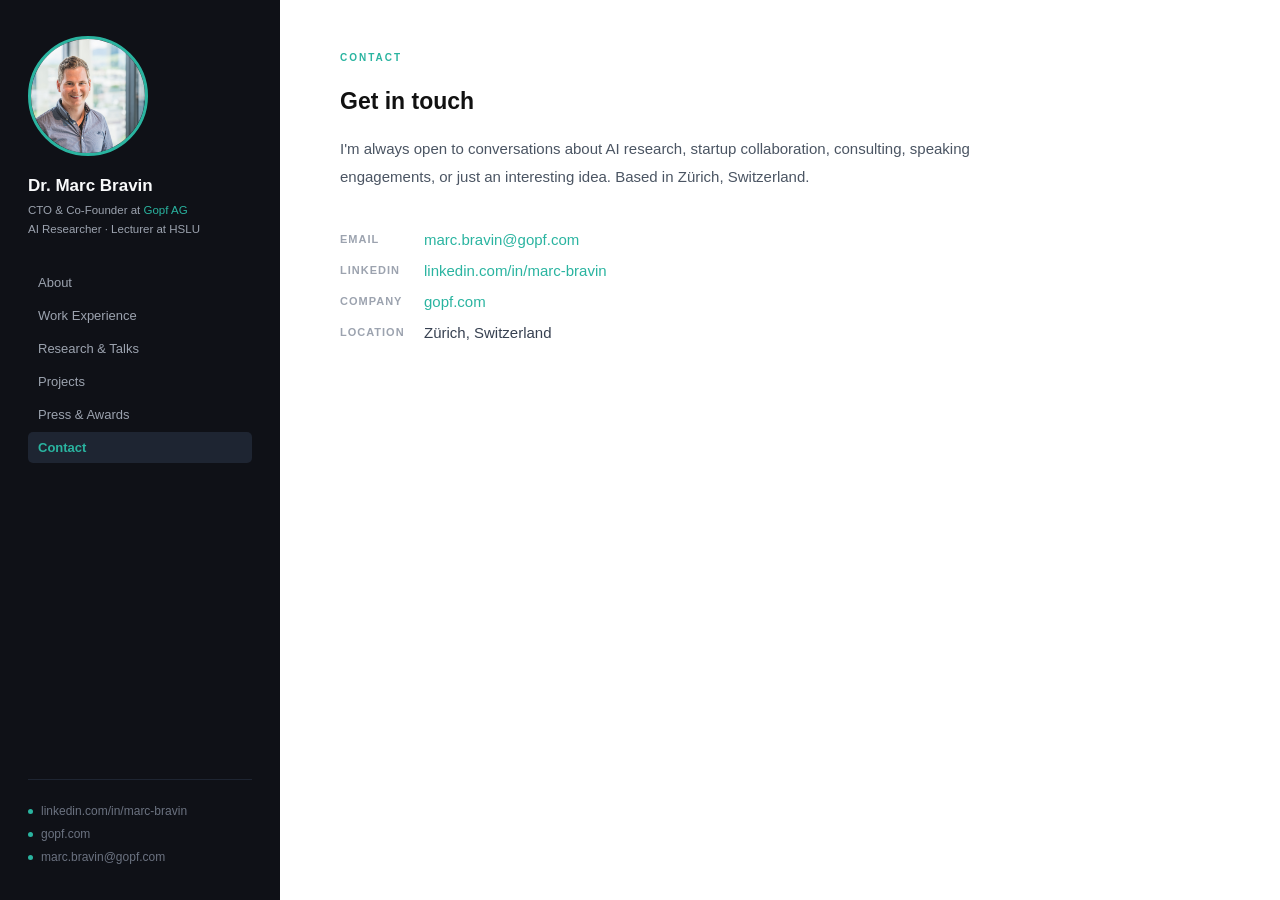
==== contact.html @ 34183b48 "feat: add contact page" ====
<!DOCTYPE html>
<html lang="en">
<head>
  <meta charset="UTF-8">
  <meta name="viewport" content="width=device-width, initial-scale=1.0">
  <title>Contact — Dr. Marc Bravin</title>
  <link rel="stylesheet" href="assets/style.css">
</head>
<body>

<aside class="sidebar">
  <div class="sidebar-photo">
    <img src="assets/foto_marc_bravin.jpeg" alt="Dr. Marc Bravin">
  </div>
  <h1>Dr. Marc Bravin</h1>
  <p class="subtitle">
    CTO &amp; Co-Founder at <span>Gopf AG</span><br>
    AI Researcher · Lecturer at HSLU
  </p>
  <nav>
    <a href="index.html">About</a>
    <a href="work.html">Work Experience</a>
    <a href="research.html">Research &amp; Talks</a>
    <a href="projects.html">Projects</a>
    <a href="press.html">Press &amp; Awards</a>
    <a href="contact.html" class="active">Contact</a>
  </nav>
  <div class="sidebar-links">
    <a href="https://www.linkedin.com/in/marc-bravin" target="_blank"><span class="dot"></span>linkedin.com/in/marc-bravin</a>
    <a href="https://gopf.com" target="_blank"><span class="dot"></span>gopf.com</a>
    <a href="mailto:marc.bravin@gopf.com"><span class="dot"></span>marc.bravin@gopf.com</a>
  </div>
</aside>

<main class="main">
  <p class="section-label">Contact</p>
  <h1 class="page-title">Get in touch</h1>

  <p class="lead" style="margin-bottom: 40px;">
    I'm always open to conversations about AI research, startup collaboration, consulting,
    speaking engagements, or just an interesting idea. Based in Zürich, Switzerland.
  </p>

  <div class="contact-grid">
    <div class="contact-item">
      <span class="contact-label">Email</span>
      <a href="mailto:marc.bravin@gopf.com">marc.bravin@gopf.com</a>
    </div>
    <div class="contact-item">
      <span class="contact-label">LinkedIn</span>
      <a href="https://www.linkedin.com/in/marc-bravin" target="_blank">linkedin.com/in/marc-bravin</a>
    </div>
    <div class="contact-item">
      <span class="contact-label">Company</span>
      <a href="https://gopf.com" target="_blank">gopf.com</a>
    </div>
    <div class="contact-item">
      <span class="contact-label">Location</span>
      <span>Zürich, Switzerland</span>
    </div>
  </div>
</main>
</body>
</html>
---- assets/style.css ----
/* ===== RESET & BASE ===== */
*, *::before, *::after { box-sizing: border-box; margin: 0; padding: 0; }
html { font-size: 16px; }
body {
  font-family: -apple-system, BlinkMacSystemFont, 'Segoe UI', Helvetica, Arial, sans-serif;
  display: flex;
  min-height: 100vh;
  background: #fff;
  color: #374151;
}
a { color: inherit; text-decoration: none; }

/* ===== SIDEBAR ===== */
.sidebar {
  width: 280px;
  min-width: 280px;
  background: #0f1117;
  color: #fff;
  position: fixed;
  top: 0; left: 0; bottom: 0;
  display: flex;
  flex-direction: column;
  padding: 36px 28px;
  overflow-y: auto;
  z-index: 100;
}
.sidebar-photo {
  width: 120px;
  height: 120px;
  border-radius: 50%;
  border: 3px solid #2ab4a0;
  overflow: hidden;
  margin-bottom: 20px;
  flex-shrink: 0;
}
.sidebar-photo img {
  width: 100%;
  height: 100%;
  object-fit: cover;
  display: block;
}
.sidebar h1 {
  font-size: 17px;
  font-weight: 700;
  color: #f9fafb;
  margin-bottom: 5px;
}
.sidebar .subtitle {
  font-size: 11.5px;
  color: #9ca3af;
  line-height: 1.65;
  margin-bottom: 28px;
}
.sidebar .subtitle span { color: #2ab4a0; }

/* ===== NAV ===== */
nav { display: flex; flex-direction: column; gap: 2px; }
nav a {
  display: block;
  padding: 8px 10px;
  border-radius: 5px;
  font-size: 13px;
  color: #9ca3af;
  transition: background 0.15s, color 0.15s;
}
nav a:hover { background: #1e2532; color: #f9fafb; }
nav a.active { background: #1e2532; color: #2ab4a0; font-weight: 600; }

/* ===== SIDEBAR LINKS ===== */
.sidebar-links {
  margin-top: auto;
  padding-top: 24px;
  border-top: 1px solid #1e2532;
  display: flex;
  flex-direction: column;
  gap: 9px;
}
.sidebar-links a {
  font-size: 12px;
  color: #6b7280;
  display: flex;
  align-items: center;
  gap: 8px;
  transition: color 0.15s;
}
.sidebar-links a:hover { color: #2ab4a0; }
.dot {
  width: 5px;
  height: 5px;
  border-radius: 50%;
  background: #2ab4a0;
  flex-shrink: 0;
}

/* ===== MAIN CONTENT ===== */
.main {
  margin-left: 280px;
  flex: 1;
  padding: 52px 60px;
  max-width: 900px;
}

/* ===== TYPOGRAPHY ===== */
.section-label {
  font-size: 10px;
  font-weight: 700;
  letter-spacing: 2px;
  color: #2ab4a0;
  text-transform: uppercase;
  margin-bottom: 22px;
}
.page-title {
  font-size: 23px;
  font-weight: 700;
  color: #111;
  line-height: 1.4;
  margin-bottom: 18px;
}
.page-title em { color: #2ab4a0; font-style: normal; }
.lead {
  font-size: 15px;
  color: #4b5563;
  line-height: 1.85;
  margin-bottom: 32px;
  max-width: 640px;
}

/* ===== BADGES ===== */
.badges { display: flex; flex-wrap: wrap; gap: 8px; margin-bottom: 40px; }
.badge {
  background: #f3f4f6;
  color: #374151;
  padding: 5px 13px;
  border-radius: 20px;
  font-size: 12px;
  font-weight: 500;
}

/* ===== HIGHLIGHT CARDS ===== */
.highlights {
  display: grid;
  grid-template-columns: repeat(3, 1fr);
  gap: 16px;
  margin-bottom: 48px;
}
.highlight-card {
  background: #f9fafb;
  border: 1px solid #e5e7eb;
  border-radius: 8px;
  padding: 20px;
}
.highlight-card .num {
  font-size: 26px;
  font-weight: 800;
  color: #2ab4a0;
  margin-bottom: 5px;
}
.highlight-card .desc {
  font-size: 12px;
  color: #6b7280;
  line-height: 1.5;
}

/* ===== RECENT HIGHLIGHTS ===== */
.recent-section { margin-bottom: 48px; }
.recent-section h3 {
  font-size: 11px;
  font-weight: 700;
  color: #111;
  letter-spacing: 1.5px;
  text-transform: uppercase;
  margin-bottom: 14px;
}
.recent-item {
  display: flex;
  align-items: flex-start;
  gap: 12px;
  padding: 13px 0;
  border-bottom: 1px solid #f3f4f6;
}
.recent-item:last-child { border-bottom: none; }
.recent-tag {
  font-size: 10px;
  font-weight: 600;
  padding: 3px 9px;
  border-radius: 10px;
  white-space: nowrap;
  margin-top: 2px;
  flex-shrink: 0;
}
.tag-press { background: #fef3c7; color: #92400e; }
.tag-research { background: #ede9fe; color: #5b21b6; }
.tag-project { background: #d1fae5; color: #065f46; }
.recent-item .item-text { font-size: 13.5px; color: #374151; line-height: 1.5; }
.recent-item .item-date { font-size: 11px; color: #9ca3af; margin-top: 3px; }

/* ===== TIMELINE (Work Experience) ===== */
.timeline { display: flex; flex-direction: column; gap: 0; }
.timeline-item {
  display: flex;
  gap: 24px;
  padding-bottom: 36px;
  position: relative;
}
.timeline-item::before {
  content: '';
  position: absolute;
  left: 11px;
  top: 20px;
  bottom: 0;
  width: 2px;
  background: #e5e7eb;
}
.timeline-item:last-child::before { display: none; }
.timeline-dot {
  width: 24px;
  height: 24px;
  border-radius: 50%;
  border: 2px solid #e5e7eb;
  background: #fff;
  flex-shrink: 0;
  margin-top: 2px;
  z-index: 1;
}
.timeline-dot.active {
  border-color: #2ab4a0;
  background: #2ab4a0;
}
.timeline-body { flex: 1; }
.timeline-role {
  font-size: 15px;
  font-weight: 700;
  color: #111;
  margin-bottom: 2px;
}
.timeline-company {
  font-size: 13px;
  color: #2ab4a0;
  font-weight: 600;
  margin-bottom: 3px;
}
.timeline-date {
  font-size: 12px;
  color: #9ca3af;
  margin-bottom: 10px;
}
.timeline-body ul {
  padding-left: 16px;
  display: flex;
  flex-direction: column;
  gap: 5px;
}
.timeline-body li { font-size: 13.5px; color: #4b5563; line-height: 1.6; }

/* ===== PUBLICATIONS ===== */
.pub-section { margin-bottom: 40px; }
.pub-section-title {
  font-size: 11px;
  font-weight: 700;
  letter-spacing: 1.5px;
  text-transform: uppercase;
  color: #111;
  margin-bottom: 16px;
  padding-bottom: 8px;
  border-bottom: 2px solid #2ab4a0;
}
.featured-paper {
  background: #f0fdf9;
  border: 1px solid #2ab4a0;
  border-radius: 8px;
  padding: 20px;
  margin-bottom: 32px;
}
.featured-paper .paper-badge {
  display: inline-block;
  background: #2ab4a0;
  color: #fff;
  font-size: 10px;
  font-weight: 700;
  letter-spacing: 1px;
  text-transform: uppercase;
  padding: 3px 10px;
  border-radius: 10px;
  margin-bottom: 10px;
}
.featured-paper .paper-title {
  font-size: 15px;
  font-weight: 700;
  color: #111;
  margin-bottom: 6px;
}
.featured-paper .paper-authors {
  font-size: 12.5px;
  color: #6b7280;
  margin-bottom: 8px;
}
.featured-paper .paper-meta {
  font-size: 12px;
  color: #4b5563;
}
.featured-paper .paper-meta a { color: #2ab4a0; text-decoration: underline; }
.pub-entry {
  padding: 14px 0;
  border-bottom: 1px solid #f3f4f6;
}
.pub-entry:last-child { border-bottom: none; }
.pub-entry .pub-title {
  font-size: 13.5px;
  font-weight: 600;
  color: #111;
  margin-bottom: 4px;
  font-style: italic;
}
.pub-entry .pub-authors { font-size: 12.5px; color: #4b5563; margin-bottom: 3px; }
.pub-entry .pub-venue { font-size: 12px; color: #9ca3af; }

/* ===== TEACHING TABLE ===== */
.table-wrap { overflow-x: auto; margin-bottom: 40px; }
table { width: 100%; border-collapse: collapse; font-size: 13.5px; }
thead th {
  text-align: left;
  font-size: 10px;
  font-weight: 700;
  letter-spacing: 1px;
  text-transform: uppercase;
  color: #9ca3af;
  padding: 8px 12px;
  border-bottom: 2px solid #e5e7eb;
}
tbody td {
  padding: 12px 12px;
  border-bottom: 1px solid #f3f4f6;
  color: #374151;
  vertical-align: top;
}
tbody tr:last-child td { border-bottom: none; }

/* ===== PROJECT CARDS ===== */
.project-grid {
  display: grid;
  grid-template-columns: repeat(2, 1fr);
  gap: 20px;
  margin-bottom: 48px;
}
.project-card {
  background: #f9fafb;
  border: 1px solid #e5e7eb;
  border-radius: 8px;
  padding: 22px;
  transition: border-color 0.15s;
}
.project-card:hover { border-color: #2ab4a0; }
.project-card .project-tag {
  font-size: 10px;
  font-weight: 700;
  color: #2ab4a0;
  letter-spacing: 1px;
  text-transform: uppercase;
  margin-bottom: 8px;
}
.project-card .project-title {
  font-size: 15px;
  font-weight: 700;
  color: #111;
  margin-bottom: 8px;
  line-height: 1.35;
}
.project-card .project-desc {
  font-size: 13px;
  color: #6b7280;
  line-height: 1.65;
}

/* ===== PRESS ===== */
.press-section { margin-bottom: 36px; }
.press-section-title {
  font-size: 11px;
  font-weight: 700;
  letter-spacing: 1.5px;
  text-transform: uppercase;
  color: #111;
  margin-bottom: 14px;
  padding-bottom: 6px;
  border-bottom: 1px solid #e5e7eb;
}
.press-item {
  display: flex;
  align-items: flex-start;
  gap: 16px;
  padding: 12px 0;
  border-bottom: 1px solid #f3f4f6;
}
.press-item:last-child { border-bottom: none; }
.press-year {
  font-size: 12px;
  font-weight: 700;
  color: #9ca3af;
  min-width: 36px;
  margin-top: 2px;
}
.press-outlet { font-size: 13.5px; font-weight: 600; color: #111; margin-bottom: 2px; }
.press-topic { font-size: 13px; color: #6b7280; font-style: italic; }

/* ===== AWARDS ===== */
.awards-table tbody tr:hover td { background: #f9fafb; }

/* ===== CONTACT ===== */
.contact-grid {
  display: flex;
  flex-direction: column;
  gap: 14px;
  max-width: 400px;
  margin-bottom: 40px;
}
.contact-item {
  display: flex;
  align-items: center;
  gap: 14px;
  font-size: 15px;
  color: #374151;
}
.contact-item .contact-label {
  font-size: 11px;
  font-weight: 700;
  letter-spacing: 1px;
  text-transform: uppercase;
  color: #9ca3af;
  min-width: 70px;
}
.contact-item a { color: #2ab4a0; }
.contact-item a:hover { text-decoration: underline; }

/* ===== RESPONSIVE ===== */
@media (max-width: 768px) {
  body { flex-direction: column; }
  .sidebar {
    position: static;
    width: 100%;
    min-width: 0;
    padding: 24px 20px;
    flex-direction: row;
    flex-wrap: wrap;
    align-items: center;
    gap: 16px;
  }
  .sidebar-photo { width: 64px; height: 64px; margin-bottom: 0; }
  .sidebar h1 { font-size: 15px; }
  .sidebar .subtitle { display: none; }
  nav { flex-direction: row; flex-wrap: wrap; gap: 4px; }
  .sidebar-links { display: none; }
  .main { margin-left: 0; padding: 32px 20px; }
  .highlights { grid-template-columns: 1fr 1fr; }
  .project-grid { grid-template-columns: 1fr; }
}
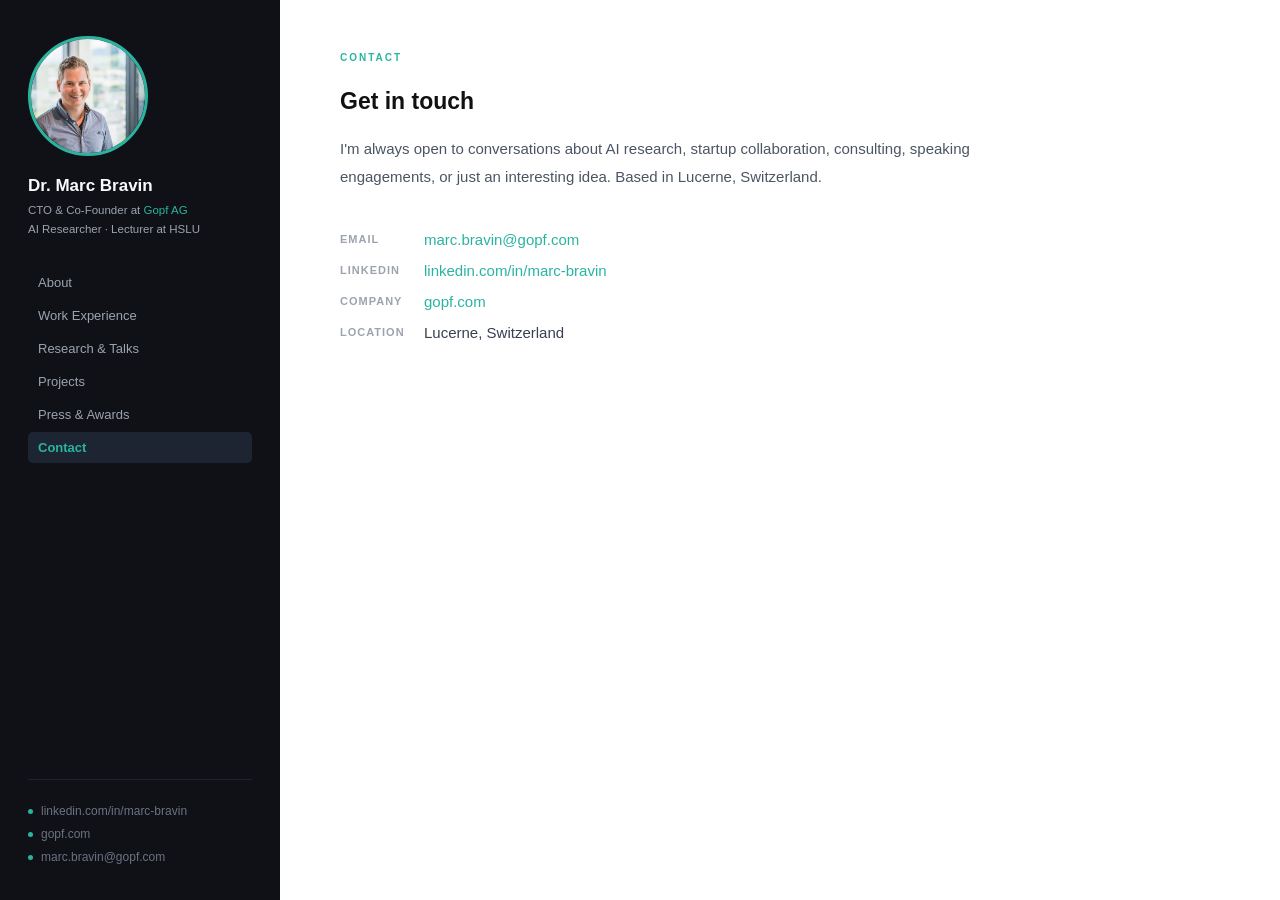
==== commit e577e8e9: "Added content" ====
--- a/contact.html
+++ b/contact.html
@@ -38,7 +38,7 @@
 
   <p class="lead" style="margin-bottom: 40px;">
     I'm always open to conversations about AI research, startup collaboration, consulting,
-    speaking engagements, or just an interesting idea. Based in Zürich, Switzerland.
+    speaking engagements, or just an interesting idea. Based in Lucerne, Switzerland.
   </p>
 
   <div class="contact-grid">
@@ -56,7 +56,7 @@
     </div>
     <div class="contact-item">
       <span class="contact-label">Location</span>
-      <span>Zürich, Switzerland</span>
+      <span>Lucerne, Switzerland</span>
     </div>
   </div>
 </main>
--- a/assets/style.css
+++ b/assets/style.css
@@ -370,6 +370,22 @@
   color: #6b7280;
   line-height: 1.65;
 }
+.project-links {
+  display: flex;
+  flex-wrap: wrap;
+  gap: 8px;
+  margin-top: 14px;
+}
+.project-links a {
+  font-size: 11px;
+  font-weight: 600;
+  color: #2ab4a0;
+  border: 1px solid #2ab4a0;
+  padding: 3px 10px;
+  border-radius: 10px;
+  transition: background 0.15s, color 0.15s;
+}
+.project-links a:hover { background: #2ab4a0; color: #fff; }
 
 /* ===== PRESS ===== */
 .press-section { margin-bottom: 36px; }
@@ -399,6 +415,8 @@
   margin-top: 2px;
 }
 .press-outlet { font-size: 13.5px; font-weight: 600; color: #111; margin-bottom: 2px; }
+.press-outlet a { color: #2ab4a0; }
+.press-outlet a:hover { text-decoration: underline; }
 .press-topic { font-size: 13px; color: #6b7280; font-style: italic; }
 
 /* ===== AWARDS ===== */
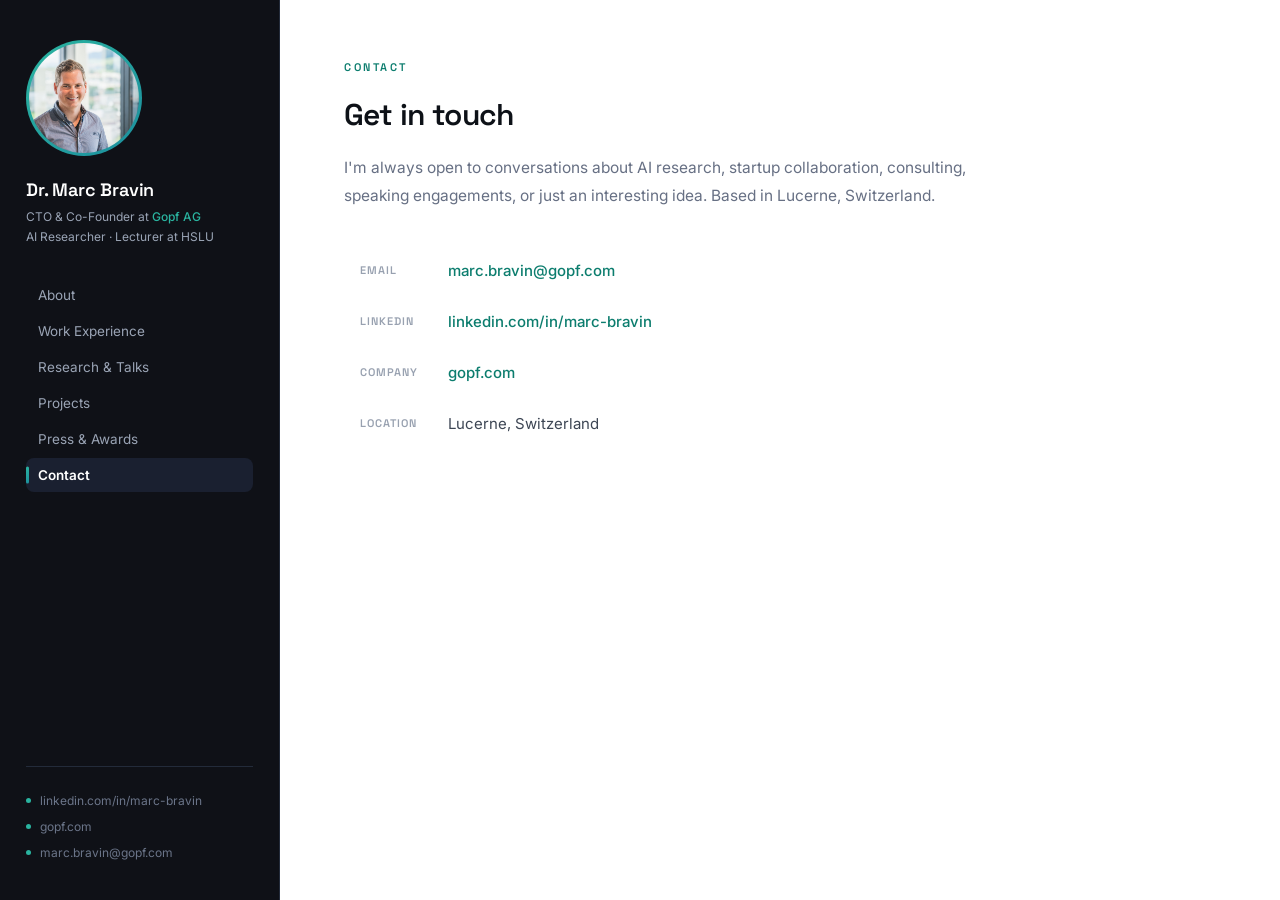
==== commit 241167dc: "Improved styling" ====
--- a/contact.html
+++ b/contact.html
@@ -4,13 +4,17 @@
   <meta charset="UTF-8">
   <meta name="viewport" content="width=device-width, initial-scale=1.0">
   <title>Contact — Dr. Marc Bravin</title>
+  <meta name="description" content="Get in touch with Dr. Marc Bravin — AI researcher, CTO at Gopf AG, and lecturer at HSLU.">
+  <link rel="preconnect" href="https://fonts.googleapis.com">
+  <link rel="preconnect" href="https://fonts.gstatic.com" crossorigin>
+  <link href="https://fonts.googleapis.com/css2?family=Inter:wght@400;500;600;700&family=Space+Grotesk:wght@400;500;600;700&display=swap" rel="stylesheet">
   <link rel="stylesheet" href="assets/style.css">
 </head>
 <body>
 
 <aside class="sidebar">
   <div class="sidebar-photo">
-    <img src="assets/foto_marc_bravin.jpeg" alt="Dr. Marc Bravin">
+    <img src="assets/foto_marc_bravin.jpeg" alt="Photo of Dr. Marc Bravin">
   </div>
   <h1>Dr. Marc Bravin</h1>
   <p class="subtitle">
@@ -26,8 +30,8 @@
     <a href="contact.html" class="active">Contact</a>
   </nav>
   <div class="sidebar-links">
-    <a href="https://www.linkedin.com/in/marc-bravin" target="_blank"><span class="dot"></span>linkedin.com/in/marc-bravin</a>
-    <a href="https://gopf.com" target="_blank"><span class="dot"></span>gopf.com</a>
+    <a href="https://www.linkedin.com/in/marc-bravin" target="_blank" rel="noopener noreferrer"><span class="dot"></span>linkedin.com/in/marc-bravin</a>
+    <a href="https://gopf.com" target="_blank" rel="noopener noreferrer"><span class="dot"></span>gopf.com</a>
     <a href="mailto:marc.bravin@gopf.com"><span class="dot"></span>marc.bravin@gopf.com</a>
   </div>
 </aside>
@@ -36,7 +40,7 @@
   <p class="section-label">Contact</p>
   <h1 class="page-title">Get in touch</h1>
 
-  <p class="lead" style="margin-bottom: 40px;">
+  <p class="lead">
     I'm always open to conversations about AI research, startup collaboration, consulting,
     speaking engagements, or just an interesting idea. Based in Lucerne, Switzerland.
   </p>
@@ -48,11 +52,11 @@
     </div>
     <div class="contact-item">
       <span class="contact-label">LinkedIn</span>
-      <a href="https://www.linkedin.com/in/marc-bravin" target="_blank">linkedin.com/in/marc-bravin</a>
+      <a href="https://www.linkedin.com/in/marc-bravin" target="_blank" rel="noopener noreferrer">linkedin.com/in/marc-bravin</a>
     </div>
     <div class="contact-item">
       <span class="contact-label">Company</span>
-      <a href="https://gopf.com" target="_blank">gopf.com</a>
+      <a href="https://gopf.com" target="_blank" rel="noopener noreferrer">gopf.com</a>
     </div>
     <div class="contact-item">
       <span class="contact-label">Location</span>
--- a/assets/style.css
+++ b/assets/style.css
@@ -1,94 +1,184 @@
+/* ===== DESIGN TOKENS ===== */
+:root {
+  /* Brand */
+  --accent: #2ab4a0;            /* decorative fills, borders, dots */
+  --accent-ink: #0c7d6e;        /* teal for TEXT — meets 4.5:1 on light bg */
+  --accent-soft: #e9f9f5;
+  --accent-grad: linear-gradient(135deg, #2ab4a0 0%, #1c8f9e 100%);
+
+  /* Surfaces */
+  --bg: #ffffff;
+  --surface: #fbfcfd;
+  --surface-hover: #f5f7f9;
+  --surface-2: #f1f4f7;
+
+  /* Lines */
+  --border: #e6eaef;
+  --border-subtle: #eef1f4;
+
+  /* Text */
+  --text: #3d4654;
+  --text-strong: #0d1117;
+  --text-muted: #677084;
+  --text-faint: #98a1b0;
+
+  /* Sidebar (always dark) */
+  --sb-bg: #0f1117;
+  --sb-surface: #1a2030;
+  --sb-border: #232b3a;
+  --sb-text: #f5f7fa;
+  --sb-muted: #9aa4b5;
+  --sb-faint: #6b7589;
+
+  /* Radii */
+  --r-sm: 8px;
+  --r-md: 10px;
+  --r-lg: 14px;
+  --r-pill: 999px;
+
+  /* Shadows */
+  --shadow-sm: 0 1px 2px rgba(13, 17, 23, .04), 0 1px 3px rgba(13, 17, 23, .05);
+  --shadow-md: 0 6px 16px rgba(13, 17, 23, .08), 0 2px 6px rgba(13, 17, 23, .05);
+
+  /* Fonts */
+  --font-body: 'Inter', -apple-system, BlinkMacSystemFont, 'Segoe UI', Helvetica, Arial, sans-serif;
+  --font-display: 'Space Grotesk', var(--font-body);
+
+  /* Motion */
+  --ease: cubic-bezier(0.22, 1, 0.36, 1);
+  --t-fast: 0.16s;
+  --t-med: 0.28s;
+}
+
 /* ===== RESET & BASE ===== */
 *, *::before, *::after { box-sizing: border-box; margin: 0; padding: 0; }
-html { font-size: 16px; }
+html { font-size: 16px; -webkit-text-size-adjust: 100%; }
 body {
-  font-family: -apple-system, BlinkMacSystemFont, 'Segoe UI', Helvetica, Arial, sans-serif;
-  display: flex;
-  min-height: 100vh;
-  background: #fff;
-  color: #374151;
+  font-family: var(--font-body);
+  font-size: 15px;
+  -webkit-font-smoothing: antialiased;
+  -moz-osx-font-smoothing: grayscale;
+  text-rendering: optimizeLegibility;
+  display: flex;
+  min-height: 100dvh;
+  background: var(--bg);
+  color: var(--text);
 }
 a { color: inherit; text-decoration: none; }
+
+/* Visible focus for keyboard users (was missing) */
+:focus-visible {
+  outline: 2px solid var(--accent);
+  outline-offset: 3px;
+  border-radius: 4px;
+}
+:focus:not(:focus-visible) { outline: none; }
+
+/* ===== UTILITIES ===== */
+.mt-section { margin-top: 48px; }
+.meta-note { color: var(--text-faint); font-size: 0.85em; font-weight: 400; }
+.accent-ink { color: var(--accent-ink); }
 
 /* ===== SIDEBAR ===== */
 .sidebar {
   width: 280px;
   min-width: 280px;
-  background: #0f1117;
-  color: #fff;
+  background: var(--sb-bg);
+  color: var(--sb-text);
   position: fixed;
   top: 0; left: 0; bottom: 0;
   display: flex;
   flex-direction: column;
-  padding: 36px 28px;
+  padding: 40px 26px;
   overflow-y: auto;
   z-index: 100;
+  border-right: 1px solid var(--sb-border);
 }
 .sidebar-photo {
-  width: 120px;
-  height: 120px;
+  position: relative;
+  width: 116px;
+  height: 116px;
   border-radius: 50%;
-  border: 3px solid #2ab4a0;
+  padding: 3px;
+  background: var(--accent-grad);
   overflow: hidden;
-  margin-bottom: 20px;
+  margin-bottom: 22px;
   flex-shrink: 0;
 }
 .sidebar-photo img {
   width: 100%;
   height: 100%;
+  border-radius: 50%;
   object-fit: cover;
   display: block;
 }
 .sidebar h1 {
-  font-size: 17px;
-  font-weight: 700;
-  color: #f9fafb;
-  margin-bottom: 5px;
+  font-family: var(--font-display);
+  font-size: 18px;
+  font-weight: 600;
+  letter-spacing: -0.01em;
+  color: #fff;
+  margin-bottom: 6px;
 }
 .sidebar .subtitle {
-  font-size: 11.5px;
-  color: #9ca3af;
-  line-height: 1.65;
-  margin-bottom: 28px;
-}
-.sidebar .subtitle span { color: #2ab4a0; }
+  font-size: 12px;
+  color: var(--sb-muted);
+  line-height: 1.7;
+  margin-bottom: 30px;
+}
+.sidebar .subtitle span { color: var(--accent); font-weight: 500; }
 
 /* ===== NAV ===== */
 nav { display: flex; flex-direction: column; gap: 2px; }
 nav a {
+  position: relative;
   display: block;
-  padding: 8px 10px;
-  border-radius: 5px;
-  font-size: 13px;
-  color: #9ca3af;
-  transition: background 0.15s, color 0.15s;
-}
-nav a:hover { background: #1e2532; color: #f9fafb; }
-nav a.active { background: #1e2532; color: #2ab4a0; font-weight: 600; }
+  padding: 9px 12px;
+  border-radius: var(--r-sm);
+  font-size: 13.5px;
+  color: var(--sb-muted);
+  transition: background var(--t-fast) var(--ease), color var(--t-fast) var(--ease);
+}
+nav a:hover { background: var(--sb-surface); color: #fff; }
+nav a.active {
+  background: var(--sb-surface);
+  color: #fff;
+  font-weight: 600;
+}
+nav a.active::before {
+  content: '';
+  position: absolute;
+  left: 0; top: 50%;
+  transform: translateY(-50%);
+  width: 3px;
+  height: 17px;
+  border-radius: var(--r-pill);
+  background: var(--accent-grad);
+}
 
 /* ===== SIDEBAR LINKS ===== */
 .sidebar-links {
   margin-top: auto;
-  padding-top: 24px;
-  border-top: 1px solid #1e2532;
+  padding-top: 26px;
+  border-top: 1px solid var(--sb-border);
   display: flex;
   flex-direction: column;
-  gap: 9px;
+  gap: 11px;
 }
 .sidebar-links a {
   font-size: 12px;
-  color: #6b7280;
+  color: var(--sb-faint);
   display: flex;
   align-items: center;
-  gap: 8px;
-  transition: color 0.15s;
-}
-.sidebar-links a:hover { color: #2ab4a0; }
+  gap: 9px;
+  transition: color var(--t-fast) var(--ease);
+}
+.sidebar-links a:hover { color: var(--accent); }
 .dot {
   width: 5px;
   height: 5px;
   border-radius: 50%;
-  background: #2ab4a0;
+  background: var(--accent);
   flex-shrink: 0;
 }
 
@@ -96,44 +186,62 @@
 .main {
   margin-left: 280px;
   flex: 1;
-  padding: 52px 60px;
-  max-width: 900px;
+  padding: 60px 64px;
+  max-width: 920px;
 }
 
 /* ===== TYPOGRAPHY ===== */
 .section-label {
-  font-size: 10px;
-  font-weight: 700;
-  letter-spacing: 2px;
-  color: #2ab4a0;
+  font-family: var(--font-display);
+  font-size: 11px;
+  font-weight: 600;
+  letter-spacing: 2.5px;
+  color: var(--accent-ink);
   text-transform: uppercase;
   margin-bottom: 22px;
 }
 .page-title {
-  font-size: 23px;
-  font-weight: 700;
-  color: #111;
-  line-height: 1.4;
-  margin-bottom: 18px;
-}
-.page-title em { color: #2ab4a0; font-style: normal; }
+  font-family: var(--font-display);
+  font-size: 30px;
+  font-weight: 600;
+  letter-spacing: -0.02em;
+  color: var(--text-strong);
+  line-height: 1.25;
+  margin-bottom: 20px;
+}
+.page-title em {
+  font-style: normal;
+  background: var(--accent-grad);
+  -webkit-background-clip: text;
+  background-clip: text;
+  -webkit-text-fill-color: transparent;
+  color: var(--accent-ink);
+}
 .lead {
-  font-size: 15px;
-  color: #4b5563;
+  font-size: 15.5px;
+  color: var(--text-muted);
   line-height: 1.85;
-  margin-bottom: 32px;
-  max-width: 640px;
-}
+  margin-bottom: 36px;
+  max-width: 660px;
+}
+.lead strong { color: var(--text-strong); font-weight: 600; }
 
 /* ===== BADGES ===== */
-.badges { display: flex; flex-wrap: wrap; gap: 8px; margin-bottom: 40px; }
+.badges { display: flex; flex-wrap: wrap; gap: 8px; margin-bottom: 44px; }
 .badge {
-  background: #f3f4f6;
-  color: #374151;
-  padding: 5px 13px;
-  border-radius: 20px;
+  background: var(--surface-2);
+  border: 1px solid var(--border);
+  color: var(--text);
+  padding: 6px 14px;
+  border-radius: var(--r-pill);
   font-size: 12px;
   font-weight: 500;
+  transition: border-color var(--t-fast) var(--ease), color var(--t-fast) var(--ease), background var(--t-fast) var(--ease);
+}
+.badge:hover {
+  border-color: var(--accent);
+  color: var(--accent-ink);
+  background: var(--accent-soft);
 }
 
 /* ===== HIGHLIGHT CARDS ===== */
@@ -141,49 +249,61 @@
   display: grid;
   grid-template-columns: repeat(3, 1fr);
   gap: 16px;
-  margin-bottom: 48px;
+  margin-bottom: 52px;
 }
 .highlight-card {
-  background: #f9fafb;
-  border: 1px solid #e5e7eb;
-  border-radius: 8px;
-  padding: 20px;
+  background: var(--surface);
+  border: 1px solid var(--border);
+  border-radius: var(--r-md);
+  padding: 22px;
+  box-shadow: var(--shadow-sm);
+  transition: transform var(--t-med) var(--ease), box-shadow var(--t-med) var(--ease), border-color var(--t-med) var(--ease);
+}
+.highlight-card:hover {
+  transform: translateY(-3px);
+  box-shadow: var(--shadow-md);
+  border-color: var(--accent);
 }
 .highlight-card .num {
-  font-size: 26px;
-  font-weight: 800;
-  color: #2ab4a0;
-  margin-bottom: 5px;
+  font-family: var(--font-display);
+  font-size: 28px;
+  font-weight: 700;
+  letter-spacing: -0.02em;
+  color: var(--accent-ink);
+  margin-bottom: 6px;
 }
 .highlight-card .desc {
+  font-size: 12.5px;
+  color: var(--text-muted);
+  line-height: 1.55;
+}
+
+/* ===== RECENT HIGHLIGHTS ===== */
+.recent-section { margin-bottom: 52px; }
+.recent-section h3 {
+  font-family: var(--font-display);
   font-size: 12px;
-  color: #6b7280;
-  line-height: 1.5;
-}
-
-/* ===== RECENT HIGHLIGHTS ===== */
-.recent-section { margin-bottom: 48px; }
-.recent-section h3 {
-  font-size: 11px;
-  font-weight: 700;
-  color: #111;
+  font-weight: 600;
+  color: var(--text-strong);
   letter-spacing: 1.5px;
   text-transform: uppercase;
-  margin-bottom: 14px;
+  margin-bottom: 16px;
 }
 .recent-item {
   display: flex;
   align-items: flex-start;
-  gap: 12px;
-  padding: 13px 0;
-  border-bottom: 1px solid #f3f4f6;
+  gap: 14px;
+  padding: 15px 0;
+  border-bottom: 1px solid var(--border-subtle);
 }
 .recent-item:last-child { border-bottom: none; }
 .recent-tag {
   font-size: 10px;
-  font-weight: 600;
-  padding: 3px 9px;
-  border-radius: 10px;
+  font-weight: 700;
+  letter-spacing: 0.4px;
+  text-transform: uppercase;
+  padding: 4px 10px;
+  border-radius: var(--r-pill);
   white-space: nowrap;
   margin-top: 2px;
   flex-shrink: 0;
@@ -191,8 +311,10 @@
 .tag-press { background: #fef3c7; color: #92400e; }
 .tag-research { background: #ede9fe; color: #5b21b6; }
 .tag-project { background: #d1fae5; color: #065f46; }
-.recent-item .item-text { font-size: 13.5px; color: #374151; line-height: 1.5; }
-.recent-item .item-date { font-size: 11px; color: #9ca3af; margin-top: 3px; }
+.recent-item .item-text { font-size: 14px; color: var(--text); line-height: 1.55; }
+.recent-item .item-text a { color: var(--accent-ink); font-weight: 500; }
+.recent-item .item-text a:hover { text-decoration: underline; }
+.recent-item .item-date { font-size: 11.5px; color: var(--text-faint); margin-top: 4px; }
 
 /* ===== TIMELINE (Work Experience) ===== */
 .timeline { display: flex; flex-direction: column; gap: 0; }
@@ -206,247 +328,303 @@
   content: '';
   position: absolute;
   left: 11px;
-  top: 20px;
+  top: 22px;
   bottom: 0;
   width: 2px;
-  background: #e5e7eb;
+  background: var(--border);
 }
 .timeline-item:last-child::before { display: none; }
 .timeline-dot {
   width: 24px;
   height: 24px;
   border-radius: 50%;
-  border: 2px solid #e5e7eb;
-  background: #fff;
+  border: 2px solid var(--border);
+  background: var(--bg);
   flex-shrink: 0;
   margin-top: 2px;
   z-index: 1;
 }
 .timeline-dot.active {
-  border-color: #2ab4a0;
-  background: #2ab4a0;
+  border-color: var(--accent);
+  background: var(--accent);
+  box-shadow: 0 0 0 4px var(--accent-soft);
 }
 .timeline-body { flex: 1; }
 .timeline-role {
-  font-size: 15px;
-  font-weight: 700;
-  color: #111;
-  margin-bottom: 2px;
+  font-family: var(--font-display);
+  font-size: 16px;
+  font-weight: 600;
+  letter-spacing: -0.01em;
+  color: var(--text-strong);
+  margin-bottom: 3px;
 }
 .timeline-company {
   font-size: 13px;
-  color: #2ab4a0;
+  color: var(--accent-ink);
   font-weight: 600;
   margin-bottom: 3px;
 }
 .timeline-date {
   font-size: 12px;
-  color: #9ca3af;
+  color: var(--text-faint);
   margin-bottom: 10px;
 }
 .timeline-body ul {
   padding-left: 16px;
   display: flex;
   flex-direction: column;
-  gap: 5px;
-}
-.timeline-body li { font-size: 13.5px; color: #4b5563; line-height: 1.6; }
+  gap: 6px;
+}
+.timeline-body li { font-size: 13.5px; color: var(--text-muted); line-height: 1.6; }
+.timeline-body li::marker { color: var(--accent); }
+
+/* ===== SECTION TITLES (unified: publications + press) ===== */
+.pub-section, .press-section { margin-bottom: 40px; }
+.pub-section-title, .press-section-title {
+  font-family: var(--font-display);
+  font-size: 12px;
+  font-weight: 600;
+  letter-spacing: 1.5px;
+  text-transform: uppercase;
+  color: var(--text-strong);
+  margin-bottom: 18px;
+  padding-bottom: 10px;
+  position: relative;
+  border-bottom: 1px solid var(--border);
+}
+.pub-section-title::after, .press-section-title::after {
+  content: '';
+  position: absolute;
+  left: 0; bottom: -1px;
+  width: 40px;
+  height: 2px;
+  border-radius: var(--r-pill);
+  background: var(--accent-grad);
+}
 
 /* ===== PUBLICATIONS ===== */
-.pub-section { margin-bottom: 40px; }
-.pub-section-title {
-  font-size: 11px;
-  font-weight: 700;
-  letter-spacing: 1.5px;
-  text-transform: uppercase;
-  color: #111;
-  margin-bottom: 16px;
-  padding-bottom: 8px;
-  border-bottom: 2px solid #2ab4a0;
-}
 .featured-paper {
-  background: #f0fdf9;
-  border: 1px solid #2ab4a0;
-  border-radius: 8px;
-  padding: 20px;
+  background: var(--accent-soft);
+  border: 1px solid var(--accent);
+  border-radius: var(--r-md);
+  padding: 22px;
   margin-bottom: 32px;
+  box-shadow: var(--shadow-sm);
 }
 .featured-paper .paper-badge {
   display: inline-block;
-  background: #2ab4a0;
+  background: var(--accent-grad);
   color: #fff;
   font-size: 10px;
   font-weight: 700;
   letter-spacing: 1px;
   text-transform: uppercase;
-  padding: 3px 10px;
-  border-radius: 10px;
-  margin-bottom: 10px;
+  padding: 4px 11px;
+  border-radius: var(--r-pill);
+  margin-bottom: 12px;
 }
 .featured-paper .paper-title {
-  font-size: 15px;
-  font-weight: 700;
-  color: #111;
-  margin-bottom: 6px;
+  font-family: var(--font-display);
+  font-size: 16px;
+  font-weight: 600;
+  color: var(--text-strong);
+  line-height: 1.4;
+  margin-bottom: 7px;
 }
 .featured-paper .paper-authors {
   font-size: 12.5px;
-  color: #6b7280;
+  color: var(--text-muted);
   margin-bottom: 8px;
 }
-.featured-paper .paper-meta {
-  font-size: 12px;
-  color: #4b5563;
-}
-.featured-paper .paper-meta a { color: #2ab4a0; text-decoration: underline; }
+.featured-paper .paper-meta { font-size: 12px; color: var(--text); }
+.featured-paper .paper-meta a { color: var(--accent-ink); font-weight: 500; text-decoration: underline; }
 .pub-entry {
-  padding: 14px 0;
-  border-bottom: 1px solid #f3f4f6;
+  padding: 15px 0;
+  border-bottom: 1px solid var(--border-subtle);
 }
 .pub-entry:last-child { border-bottom: none; }
 .pub-entry .pub-title {
-  font-size: 13.5px;
-  font-weight: 600;
-  color: #111;
+  font-size: 14px;
+  font-weight: 600;
+  color: var(--text-strong);
   margin-bottom: 4px;
   font-style: italic;
 }
-.pub-entry .pub-authors { font-size: 12.5px; color: #4b5563; margin-bottom: 3px; }
-.pub-entry .pub-venue { font-size: 12px; color: #9ca3af; }
-
-/* ===== TEACHING TABLE ===== */
-.table-wrap { overflow-x: auto; margin-bottom: 40px; }
+.pub-entry .pub-authors { font-size: 12.5px; color: var(--text-muted); margin-bottom: 3px; }
+.pub-entry .pub-venue { font-size: 12px; color: var(--text-faint); }
+
+/* ===== TABLES (teaching / awards) ===== */
+.table-wrap {
+  overflow-x: auto;
+  margin-bottom: 40px;
+  border: 1px solid var(--border);
+  border-radius: var(--r-md);
+}
 table { width: 100%; border-collapse: collapse; font-size: 13.5px; }
 thead th {
   text-align: left;
+  font-family: var(--font-display);
   font-size: 10px;
-  font-weight: 700;
+  font-weight: 600;
   letter-spacing: 1px;
   text-transform: uppercase;
-  color: #9ca3af;
-  padding: 8px 12px;
-  border-bottom: 2px solid #e5e7eb;
+  color: var(--text-faint);
+  padding: 12px 14px;
+  background: var(--surface);
+  border-bottom: 1px solid var(--border);
 }
 tbody td {
-  padding: 12px 12px;
-  border-bottom: 1px solid #f3f4f6;
-  color: #374151;
+  padding: 13px 14px;
+  border-bottom: 1px solid var(--border-subtle);
+  color: var(--text);
   vertical-align: top;
 }
 tbody tr:last-child td { border-bottom: none; }
+.awards-table tbody tr { transition: background var(--t-fast) var(--ease); }
+.awards-table tbody tr:hover td { background: var(--surface-hover); }
 
 /* ===== PROJECT CARDS ===== */
 .project-grid {
   display: grid;
   grid-template-columns: repeat(2, 1fr);
   gap: 20px;
-  margin-bottom: 48px;
+  margin-bottom: 52px;
 }
 .project-card {
-  background: #f9fafb;
-  border: 1px solid #e5e7eb;
-  border-radius: 8px;
-  padding: 22px;
-  transition: border-color 0.15s;
-}
-.project-card:hover { border-color: #2ab4a0; }
+  background: var(--surface);
+  border: 1px solid var(--border);
+  border-radius: var(--r-lg);
+  padding: 24px;
+  overflow: hidden;
+  box-shadow: var(--shadow-sm);
+  transition: transform var(--t-med) var(--ease), box-shadow var(--t-med) var(--ease), border-color var(--t-med) var(--ease);
+}
+.project-card:hover {
+  transform: translateY(-4px);
+  box-shadow: var(--shadow-md);
+  border-color: var(--accent);
+}
 .project-card .project-tag {
+  font-family: var(--font-display);
   font-size: 10px;
-  font-weight: 700;
-  color: #2ab4a0;
+  font-weight: 600;
+  color: var(--accent-ink);
   letter-spacing: 1px;
   text-transform: uppercase;
-  margin-bottom: 8px;
+  margin-bottom: 10px;
 }
 .project-card .project-title {
-  font-size: 15px;
-  font-weight: 700;
-  color: #111;
-  margin-bottom: 8px;
+  font-family: var(--font-display);
+  font-size: 16px;
+  font-weight: 600;
+  letter-spacing: -0.01em;
+  color: var(--text-strong);
+  margin-bottom: 9px;
   line-height: 1.35;
 }
 .project-card .project-desc {
   font-size: 13px;
-  color: #6b7280;
+  color: var(--text-muted);
   line-height: 1.65;
 }
 .project-links {
   display: flex;
   flex-wrap: wrap;
   gap: 8px;
-  margin-top: 14px;
+  margin-top: 16px;
 }
 .project-links a {
   font-size: 11px;
   font-weight: 600;
-  color: #2ab4a0;
-  border: 1px solid #2ab4a0;
-  padding: 3px 10px;
-  border-radius: 10px;
-  transition: background 0.15s, color 0.15s;
-}
-.project-links a:hover { background: #2ab4a0; color: #fff; }
+  color: var(--accent-ink);
+  border: 1px solid var(--accent);
+  padding: 4px 11px;
+  border-radius: var(--r-pill);
+  transition: background var(--t-fast) var(--ease), color var(--t-fast) var(--ease);
+}
+.project-links a:hover { background: var(--accent); color: #fff; }
+.project-card .project-image {
+  height: 220px;
+  margin: 20px -24px -24px -24px;
+  overflow: hidden;
+}
+.project-card .project-image img {
+  width: 100%;
+  height: 100%;
+  object-fit: cover;
+  display: block;
+  transition: transform 0.5s var(--ease);
+}
+.project-card:hover .project-image img { transform: scale(1.04); }
 
 /* ===== PRESS ===== */
-.press-section { margin-bottom: 36px; }
-.press-section-title {
-  font-size: 11px;
-  font-weight: 700;
-  letter-spacing: 1.5px;
-  text-transform: uppercase;
-  color: #111;
-  margin-bottom: 14px;
-  padding-bottom: 6px;
-  border-bottom: 1px solid #e5e7eb;
-}
 .press-item {
   display: flex;
   align-items: flex-start;
-  gap: 16px;
-  padding: 12px 0;
-  border-bottom: 1px solid #f3f4f6;
+  gap: 18px;
+  padding: 14px 0;
+  border-bottom: 1px solid var(--border-subtle);
 }
 .press-item:last-child { border-bottom: none; }
 .press-year {
+  font-family: var(--font-display);
   font-size: 12px;
-  font-weight: 700;
-  color: #9ca3af;
-  min-width: 36px;
+  font-weight: 600;
+  color: var(--accent-ink);
+  min-width: 40px;
   margin-top: 2px;
 }
-.press-outlet { font-size: 13.5px; font-weight: 600; color: #111; margin-bottom: 2px; }
-.press-outlet a { color: #2ab4a0; }
+.press-outlet { font-size: 14px; font-weight: 600; color: var(--text-strong); margin-bottom: 3px; }
+.press-outlet a { color: var(--accent-ink); }
 .press-outlet a:hover { text-decoration: underline; }
-.press-topic { font-size: 13px; color: #6b7280; font-style: italic; }
-
-/* ===== AWARDS ===== */
-.awards-table tbody tr:hover td { background: #f9fafb; }
+.press-topic { font-size: 13px; color: var(--text-muted); font-style: italic; }
 
 /* ===== CONTACT ===== */
 .contact-grid {
   display: flex;
   flex-direction: column;
-  gap: 14px;
-  max-width: 400px;
+  gap: 4px;
+  max-width: 460px;
   margin-bottom: 40px;
 }
 .contact-item {
   display: flex;
   align-items: center;
-  gap: 14px;
+  gap: 16px;
   font-size: 15px;
-  color: #374151;
-}
+  color: var(--text);
+  padding: 14px 16px;
+  border-radius: var(--r-md);
+  transition: background var(--t-fast) var(--ease);
+}
+.contact-item:hover { background: var(--surface-hover); }
 .contact-item .contact-label {
+  font-family: var(--font-display);
   font-size: 11px;
-  font-weight: 700;
+  font-weight: 600;
   letter-spacing: 1px;
   text-transform: uppercase;
-  color: #9ca3af;
-  min-width: 70px;
-}
-.contact-item a { color: #2ab4a0; }
+  color: var(--text-faint);
+  min-width: 72px;
+}
+.contact-item a { color: var(--accent-ink); font-weight: 500; }
 .contact-item a:hover { text-decoration: underline; }
+
+/* ===== ENTRANCE MOTION ===== */
+@media (prefers-reduced-motion: no-preference) {
+  @keyframes fadeUp {
+    from { opacity: 0; transform: translateY(12px); }
+    to   { opacity: 1; transform: translateY(0); }
+  }
+  .main > * { animation: fadeUp 0.5s var(--ease) both; }
+  .main > *:nth-child(1) { animation-delay: 0.02s; }
+  .main > *:nth-child(2) { animation-delay: 0.07s; }
+  .main > *:nth-child(3) { animation-delay: 0.12s; }
+  .main > *:nth-child(4) { animation-delay: 0.17s; }
+  .main > *:nth-child(5) { animation-delay: 0.22s; }
+  .main > *:nth-child(6) { animation-delay: 0.27s; }
+  .main > *:nth-child(n+7) { animation-delay: 0.3s; }
+}
 
 /* ===== RESPONSIVE ===== */
 @media (max-width: 768px) {
@@ -455,18 +633,28 @@
     position: static;
     width: 100%;
     min-width: 0;
-    padding: 24px 20px;
+    padding: 22px 20px;
     flex-direction: row;
     flex-wrap: wrap;
     align-items: center;
     gap: 16px;
+    border-right: none;
+    border-bottom: 1px solid var(--sb-border);
   }
-  .sidebar-photo { width: 64px; height: 64px; margin-bottom: 0; }
-  .sidebar h1 { font-size: 15px; }
+  .sidebar-photo { width: 60px; height: 60px; margin-bottom: 0; padding: 2px; }
+  .sidebar h1 { font-size: 16px; margin-bottom: 2px; }
   .sidebar .subtitle { display: none; }
-  nav { flex-direction: row; flex-wrap: wrap; gap: 4px; }
+  nav { flex-direction: row; flex-wrap: wrap; gap: 4px; width: 100%; }
+  nav a { padding: 7px 12px; }
+  nav a.active::before { display: none; }
   .sidebar-links { display: none; }
-  .main { margin-left: 0; padding: 32px 20px; }
-  .highlights { grid-template-columns: 1fr 1fr; }
+  .main { margin-left: 0; padding: 36px 22px; max-width: 100%; }
+  .page-title { font-size: 25px; }
+  .highlights { grid-template-columns: 1fr; }
   .project-grid { grid-template-columns: 1fr; }
 }
+
+@media (min-width: 769px) and (max-width: 1024px) {
+  .highlights { gap: 12px; }
+  .main { padding: 48px 40px; }
+}
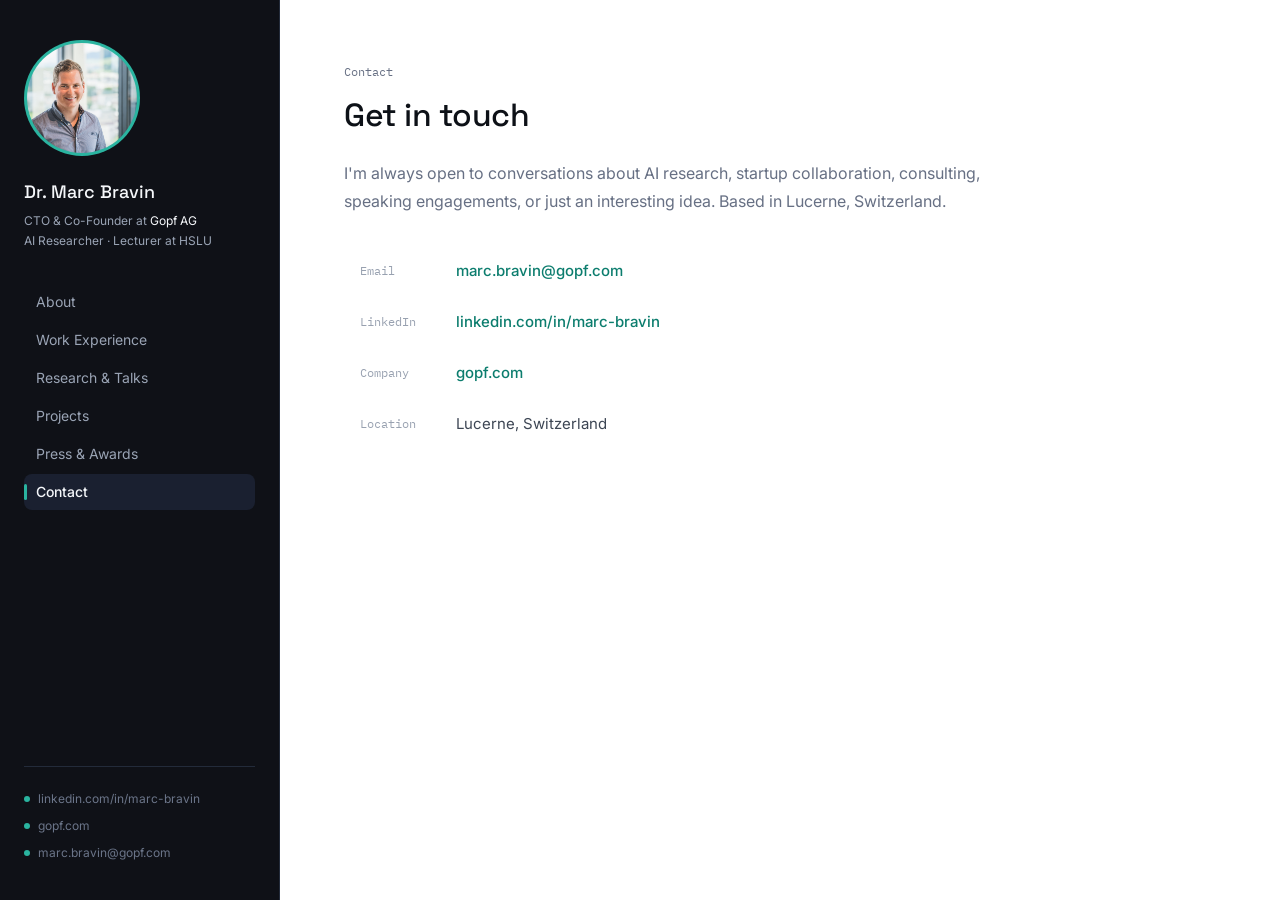
==== commit 64afa363: "style: polish pass on shared stylesheet - Remove teal gradients and gradient headline text; teal onl" ====
--- a/contact.html
+++ b/contact.html
@@ -7,7 +7,7 @@
   <meta name="description" content="Get in touch with Dr. Marc Bravin — AI researcher, CTO at Gopf AG, and lecturer at HSLU.">
   <link rel="preconnect" href="https://fonts.googleapis.com">
   <link rel="preconnect" href="https://fonts.gstatic.com" crossorigin>
-  <link href="https://fonts.googleapis.com/css2?family=Inter:wght@400;500;600;700&family=Space+Grotesk:wght@400;500;600;700&display=swap" rel="stylesheet">
+  <link href="https://fonts.googleapis.com/css2?family=IBM+Plex+Mono:wght@400&family=Inter:wght@400;500&family=Space+Grotesk:wght@400;500&display=swap" rel="stylesheet">
   <link rel="stylesheet" href="assets/style.css">
 </head>
 <body>
--- a/assets/style.css
+++ b/assets/style.css
@@ -4,7 +4,6 @@
   --accent: #2ab4a0;            /* decorative fills, borders, dots */
   --accent-ink: #0c7d6e;        /* teal for TEXT — meets 4.5:1 on light bg */
   --accent-soft: #e9f9f5;
-  --accent-grad: linear-gradient(135deg, #2ab4a0 0%, #1c8f9e 100%);
 
   /* Surfaces */
   --bg: #ffffff;
@@ -35,6 +34,7 @@
   --r-md: 10px;
   --r-lg: 14px;
   --r-pill: 999px;
+  --r-xs: 6px;
 
   /* Shadows */
   --shadow-sm: 0 1px 2px rgba(13, 17, 23, .04), 0 1px 3px rgba(13, 17, 23, .05);
@@ -43,6 +43,7 @@
   /* Fonts */
   --font-body: 'Inter', -apple-system, BlinkMacSystemFont, 'Segoe UI', Helvetica, Arial, sans-serif;
   --font-display: 'Space Grotesk', var(--font-body);
+  --font-mono: 'IBM Plex Mono', ui-monospace, SFMono-Regular, Menlo, monospace;
 
   /* Motion */
   --ease: cubic-bezier(0.22, 1, 0.36, 1);
@@ -76,6 +77,7 @@
 
 /* ===== UTILITIES ===== */
 .mt-section { margin-top: 48px; }
+.section-label.mt-section { margin-top: 56px; }
 .meta-note { color: var(--text-faint); font-size: 0.85em; font-weight: 400; }
 .accent-ink { color: var(--accent-ink); }
 
@@ -89,7 +91,7 @@
   top: 0; left: 0; bottom: 0;
   display: flex;
   flex-direction: column;
-  padding: 40px 26px;
+  padding: 40px 24px;
   overflow-y: auto;
   z-index: 100;
   border-right: 1px solid var(--sb-border);
@@ -100,9 +102,9 @@
   height: 116px;
   border-radius: 50%;
   padding: 3px;
-  background: var(--accent-grad);
+  background: var(--accent);
   overflow: hidden;
-  margin-bottom: 22px;
+  margin-bottom: 24px;
   flex-shrink: 0;
 }
 .sidebar-photo img {
@@ -115,35 +117,35 @@
 .sidebar h1 {
   font-family: var(--font-display);
   font-size: 18px;
-  font-weight: 600;
-  letter-spacing: -0.01em;
-  color: #fff;
-  margin-bottom: 6px;
+  font-weight: 500;
+  color: var(--sb-text);
+  margin-bottom: 8px;
 }
 .sidebar .subtitle {
   font-size: 12px;
   color: var(--sb-muted);
   line-height: 1.7;
-  margin-bottom: 30px;
-}
-.sidebar .subtitle span { color: var(--accent); font-weight: 500; }
+  margin-bottom: 32px;
+}
+.sidebar .subtitle span { color: var(--sb-text); }
 
 /* ===== NAV ===== */
 nav { display: flex; flex-direction: column; gap: 2px; }
 nav a {
   position: relative;
   display: block;
-  padding: 9px 12px;
+  padding: 8px 12px;
   border-radius: var(--r-sm);
-  font-size: 13.5px;
+  font-size: 14px;
+  line-height: 20px;
   color: var(--sb-muted);
   transition: background var(--t-fast) var(--ease), color var(--t-fast) var(--ease);
 }
-nav a:hover { background: var(--sb-surface); color: #fff; }
+nav a:hover { background: var(--sb-surface); color: var(--sb-text); }
 nav a.active {
   background: var(--sb-surface);
-  color: #fff;
-  font-weight: 600;
+  color: var(--sb-text);
+  font-weight: 500;
 }
 nav a.active::before {
   content: '';
@@ -151,32 +153,32 @@
   left: 0; top: 50%;
   transform: translateY(-50%);
   width: 3px;
-  height: 17px;
-  border-radius: var(--r-pill);
-  background: var(--accent-grad);
+  height: 16px;
+  border-radius: 2px;
+  background: var(--accent);
 }
 
 /* ===== SIDEBAR LINKS ===== */
 .sidebar-links {
   margin-top: auto;
-  padding-top: 26px;
+  padding-top: 24px;
   border-top: 1px solid var(--sb-border);
   display: flex;
   flex-direction: column;
-  gap: 11px;
+  gap: 12px;
 }
 .sidebar-links a {
   font-size: 12px;
   color: var(--sb-faint);
   display: flex;
   align-items: center;
-  gap: 9px;
+  gap: 8px;
   transition: color var(--t-fast) var(--ease);
 }
-.sidebar-links a:hover { color: var(--accent); }
+.sidebar-links a:hover { color: var(--sb-text); }
 .dot {
-  width: 5px;
-  height: 5px;
+  width: 6px;
+  height: 6px;
   border-radius: 50%;
   background: var(--accent);
   flex-shrink: 0;
@@ -186,62 +188,46 @@
 .main {
   margin-left: 280px;
   flex: 1;
-  padding: 60px 64px;
+  padding: 64px;
   max-width: 920px;
 }
 
 /* ===== TYPOGRAPHY ===== */
 .section-label {
-  font-family: var(--font-display);
-  font-size: 11px;
-  font-weight: 600;
-  letter-spacing: 2.5px;
-  color: var(--accent-ink);
-  text-transform: uppercase;
-  margin-bottom: 22px;
+  font-family: var(--font-mono);
+  font-size: 12px;
+  color: var(--text-muted);
+  margin-bottom: 16px;
 }
 .page-title {
   font-family: var(--font-display);
-  font-size: 30px;
-  font-weight: 600;
-  letter-spacing: -0.02em;
+  font-size: 32px;
+  font-weight: 500;
+  letter-spacing: -0.015em;
   color: var(--text-strong);
   line-height: 1.25;
-  margin-bottom: 20px;
+  margin-bottom: 24px;
 }
 .page-title em {
   font-style: normal;
-  background: var(--accent-grad);
-  -webkit-background-clip: text;
-  background-clip: text;
-  -webkit-text-fill-color: transparent;
-  color: var(--accent-ink);
 }
 .lead {
-  font-size: 15.5px;
+  font-size: 16px;
   color: var(--text-muted);
-  line-height: 1.85;
-  margin-bottom: 36px;
+  line-height: 1.75;
+  margin-bottom: 32px;
   max-width: 660px;
 }
-.lead strong { color: var(--text-strong); font-weight: 600; }
+.lead strong { color: var(--text-strong); font-weight: 500; }
 
 /* ===== BADGES ===== */
-.badges { display: flex; flex-wrap: wrap; gap: 8px; margin-bottom: 44px; }
+.badges { display: flex; flex-wrap: wrap; gap: 8px; margin-bottom: 48px; }
 .badge {
   background: var(--surface-2);
-  border: 1px solid var(--border);
   color: var(--text);
-  padding: 6px 14px;
-  border-radius: var(--r-pill);
-  font-size: 12px;
-  font-weight: 500;
-  transition: border-color var(--t-fast) var(--ease), color var(--t-fast) var(--ease), background var(--t-fast) var(--ease);
-}
-.badge:hover {
-  border-color: var(--accent);
-  color: var(--accent-ink);
-  background: var(--accent-soft);
+  padding: 4px 10px;
+  border-radius: var(--r-xs);
+  font-size: 13px;
 }
 
 /* ===== HIGHLIGHT CARDS ===== */
@@ -249,88 +235,76 @@
   display: grid;
   grid-template-columns: repeat(3, 1fr);
   gap: 16px;
-  margin-bottom: 52px;
+  margin-bottom: 56px;
 }
 .highlight-card {
   background: var(--surface);
   border: 1px solid var(--border);
   border-radius: var(--r-md);
-  padding: 22px;
-  box-shadow: var(--shadow-sm);
-  transition: transform var(--t-med) var(--ease), box-shadow var(--t-med) var(--ease), border-color var(--t-med) var(--ease);
-}
-.highlight-card:hover {
-  transform: translateY(-3px);
-  box-shadow: var(--shadow-md);
-  border-color: var(--accent);
+  padding: 20px;
 }
 .highlight-card .num {
   font-family: var(--font-display);
   font-size: 28px;
-  font-weight: 700;
-  letter-spacing: -0.02em;
-  color: var(--accent-ink);
-  margin-bottom: 6px;
+  font-weight: 500;
+  letter-spacing: -0.01em;
+  font-variant-numeric: tabular-nums;
+  color: var(--text-strong);
+  margin-bottom: 8px;
 }
 .highlight-card .desc {
-  font-size: 12.5px;
+  font-size: 13px;
   color: var(--text-muted);
-  line-height: 1.55;
+  line-height: 1.5;
 }
 
 /* ===== RECENT HIGHLIGHTS ===== */
-.recent-section { margin-bottom: 52px; }
+.recent-section { margin-bottom: 56px; }
 .recent-section h3 {
   font-family: var(--font-display);
-  font-size: 12px;
-  font-weight: 600;
-  color: var(--text-strong);
-  letter-spacing: 1.5px;
-  text-transform: uppercase;
-  margin-bottom: 16px;
+  font-size: 18px;
+  font-weight: 500;
+  color: var(--text-strong);
+  margin-bottom: 8px;
 }
 .recent-item {
   display: flex;
   align-items: flex-start;
-  gap: 14px;
-  padding: 15px 0;
+  gap: 16px;
+  padding: 16px 0;
   border-bottom: 1px solid var(--border-subtle);
 }
 .recent-item:last-child { border-bottom: none; }
 .recent-tag {
-  font-size: 10px;
-  font-weight: 700;
-  letter-spacing: 0.4px;
-  text-transform: uppercase;
-  padding: 4px 10px;
-  border-radius: var(--r-pill);
+  font-family: var(--font-mono);
+  font-size: 12px;
+  line-height: 22px;
+  color: var(--text-faint);
+  width: 72px;
   white-space: nowrap;
-  margin-top: 2px;
   flex-shrink: 0;
 }
-.tag-press { background: #fef3c7; color: #92400e; }
-.tag-research { background: #ede9fe; color: #5b21b6; }
-.tag-project { background: #d1fae5; color: #065f46; }
-.recent-item .item-text { font-size: 14px; color: var(--text); line-height: 1.55; }
+.recent-item .item-text { font-size: 15px; color: var(--text); line-height: 22px; }
 .recent-item .item-text a { color: var(--accent-ink); font-weight: 500; }
 .recent-item .item-text a:hover { text-decoration: underline; }
-.recent-item .item-date { font-size: 11.5px; color: var(--text-faint); margin-top: 4px; }
+.recent-item .item-text em { font-style: normal; }
+.recent-item .item-date { font-family: var(--font-mono); font-size: 12px; color: var(--text-faint); margin-top: 4px; }
 
 /* ===== TIMELINE (Work Experience) ===== */
 .timeline { display: flex; flex-direction: column; gap: 0; }
 .timeline-item {
   display: flex;
   gap: 24px;
-  padding-bottom: 36px;
+  padding-bottom: 40px;
   position: relative;
 }
 .timeline-item::before {
   content: '';
   position: absolute;
-  left: 11px;
-  top: 22px;
+  left: 11.5px;
+  top: 24px;
   bottom: 0;
-  width: 2px;
+  width: 1px;
   background: var(--border);
 }
 .timeline-item:last-child::before { display: none; }
@@ -347,27 +321,25 @@
 .timeline-dot.active {
   border-color: var(--accent);
   background: var(--accent);
-  box-shadow: 0 0 0 4px var(--accent-soft);
 }
 .timeline-body { flex: 1; }
 .timeline-role {
   font-family: var(--font-display);
   font-size: 16px;
-  font-weight: 600;
-  letter-spacing: -0.01em;
-  color: var(--text-strong);
-  margin-bottom: 3px;
+  font-weight: 500;
+  color: var(--text-strong);
+  margin-bottom: 4px;
 }
 .timeline-company {
-  font-size: 13px;
-  color: var(--accent-ink);
-  font-weight: 600;
-  margin-bottom: 3px;
+  font-size: 14px;
+  color: var(--text);
+  margin-bottom: 4px;
 }
 .timeline-date {
+  font-family: var(--font-mono);
   font-size: 12px;
   color: var(--text-faint);
-  margin-bottom: 10px;
+  margin-bottom: 12px;
 }
 .timeline-body ul {
   padding-left: 16px;
@@ -375,83 +347,66 @@
   flex-direction: column;
   gap: 6px;
 }
-.timeline-body li { font-size: 13.5px; color: var(--text-muted); line-height: 1.6; }
-.timeline-body li::marker { color: var(--accent); }
+.timeline-body li { font-size: 14px; color: var(--text-muted); line-height: 1.6; }
+.timeline-body li::marker { color: var(--text-faint); }
 
 /* ===== SECTION TITLES (unified: publications + press) ===== */
-.pub-section, .press-section { margin-bottom: 40px; }
+.pub-section, .press-section { margin-bottom: 48px; }
 .pub-section-title, .press-section-title {
   font-family: var(--font-display);
-  font-size: 12px;
-  font-weight: 600;
-  letter-spacing: 1.5px;
-  text-transform: uppercase;
-  color: var(--text-strong);
-  margin-bottom: 18px;
-  padding-bottom: 10px;
-  position: relative;
+  font-size: 18px;
+  font-weight: 500;
+  color: var(--text-strong);
+  margin-bottom: 8px;
+  padding-bottom: 12px;
   border-bottom: 1px solid var(--border);
-}
-.pub-section-title::after, .press-section-title::after {
-  content: '';
-  position: absolute;
-  left: 0; bottom: -1px;
-  width: 40px;
-  height: 2px;
-  border-radius: var(--r-pill);
-  background: var(--accent-grad);
 }
 
 /* ===== PUBLICATIONS ===== */
 .featured-paper {
-  background: var(--accent-soft);
-  border: 1px solid var(--accent);
+  background: var(--bg);
+  border: 1px solid var(--border);
+  border-left: 3px solid var(--accent);
   border-radius: var(--r-md);
-  padding: 22px;
-  margin-bottom: 32px;
-  box-shadow: var(--shadow-sm);
+  padding: 24px;
+  margin: 16px 0 24px;
 }
 .featured-paper .paper-badge {
-  display: inline-block;
-  background: var(--accent-grad);
-  color: #fff;
-  font-size: 10px;
-  font-weight: 700;
-  letter-spacing: 1px;
-  text-transform: uppercase;
-  padding: 4px 11px;
-  border-radius: var(--r-pill);
+  display: block;
+  font-family: var(--font-mono);
+  font-size: 12px;
+  color: var(--accent-ink);
   margin-bottom: 12px;
 }
 .featured-paper .paper-title {
   font-family: var(--font-display);
-  font-size: 16px;
-  font-weight: 600;
+  font-size: 18px;
+  font-weight: 500;
   color: var(--text-strong);
   line-height: 1.4;
-  margin-bottom: 7px;
+  margin-bottom: 8px;
 }
 .featured-paper .paper-authors {
-  font-size: 12.5px;
+  font-size: 13px;
   color: var(--text-muted);
   margin-bottom: 8px;
 }
-.featured-paper .paper-meta { font-size: 12px; color: var(--text); }
+.featured-paper .paper-meta { font-size: 13px; color: var(--text); line-height: 1.6; }
 .featured-paper .paper-meta a { color: var(--accent-ink); font-weight: 500; text-decoration: underline; }
 .pub-entry {
-  padding: 15px 0;
+  padding: 16px 0;
   border-bottom: 1px solid var(--border-subtle);
 }
 .pub-entry:last-child { border-bottom: none; }
 .pub-entry .pub-title {
-  font-size: 14px;
-  font-weight: 600;
-  color: var(--text-strong);
+  font-size: 15px;
+  font-weight: 500;
+  color: var(--text-strong);
+  line-height: 1.45;
   margin-bottom: 4px;
-  font-style: italic;
-}
-.pub-entry .pub-authors { font-size: 12.5px; color: var(--text-muted); margin-bottom: 3px; }
-.pub-entry .pub-venue { font-size: 12px; color: var(--text-faint); }
+}
+.pub-entry .pub-authors { font-size: 13px; color: var(--text-muted); margin-bottom: 4px; }
+.pub-entry .pub-venue { font-family: var(--font-mono); font-size: 12px; color: var(--text-faint); }
 
 /* ===== TABLES (teaching / awards) ===== */
 .table-wrap {
@@ -460,21 +415,18 @@
   border: 1px solid var(--border);
   border-radius: var(--r-md);
 }
-table { width: 100%; border-collapse: collapse; font-size: 13.5px; }
+table { width: 100%; border-collapse: collapse; font-size: 14px; }
 thead th {
   text-align: left;
-  font-family: var(--font-display);
-  font-size: 10px;
-  font-weight: 600;
-  letter-spacing: 1px;
-  text-transform: uppercase;
-  color: var(--text-faint);
-  padding: 12px 14px;
+  font-size: 12px;
+  font-weight: 500;
+  color: var(--text-muted);
+  padding: 12px 16px;
   background: var(--surface);
   border-bottom: 1px solid var(--border);
 }
 tbody td {
-  padding: 13px 14px;
+  padding: 12px 16px;
   border-bottom: 1px solid var(--border-subtle);
   color: var(--text);
   vertical-align: top;
@@ -488,7 +440,7 @@
   display: grid;
   grid-template-columns: repeat(2, 1fr);
   gap: 20px;
-  margin-bottom: 52px;
+  margin-bottom: 56px;
 }
 .project-card {
   background: var(--surface);
@@ -496,36 +448,27 @@
   border-radius: var(--r-lg);
   padding: 24px;
   overflow: hidden;
-  box-shadow: var(--shadow-sm);
-  transition: transform var(--t-med) var(--ease), box-shadow var(--t-med) var(--ease), border-color var(--t-med) var(--ease);
-}
-.project-card:hover {
-  transform: translateY(-4px);
-  box-shadow: var(--shadow-md);
-  border-color: var(--accent);
-}
+  transition: border-color var(--t-fast) var(--ease);
+}
+.project-card:hover { border-color: var(--text-faint); }
 .project-card .project-tag {
-  font-family: var(--font-display);
-  font-size: 10px;
-  font-weight: 600;
-  color: var(--accent-ink);
-  letter-spacing: 1px;
-  text-transform: uppercase;
-  margin-bottom: 10px;
+  font-family: var(--font-mono);
+  font-size: 12px;
+  color: var(--text-faint);
+  margin-bottom: 8px;
 }
 .project-card .project-title {
   font-family: var(--font-display);
-  font-size: 16px;
-  font-weight: 600;
-  letter-spacing: -0.01em;
-  color: var(--text-strong);
-  margin-bottom: 9px;
+  font-size: 18px;
+  font-weight: 500;
+  color: var(--text-strong);
+  margin-bottom: 8px;
   line-height: 1.35;
 }
 .project-card .project-desc {
-  font-size: 13px;
+  font-size: 14px;
   color: var(--text-muted);
-  line-height: 1.65;
+  line-height: 1.6;
 }
 .project-links {
   display: flex;
@@ -534,15 +477,15 @@
   margin-top: 16px;
 }
 .project-links a {
-  font-size: 11px;
-  font-weight: 600;
+  font-size: 13px;
+  font-weight: 500;
   color: var(--accent-ink);
-  border: 1px solid var(--accent);
-  padding: 4px 11px;
-  border-radius: var(--r-pill);
-  transition: background var(--t-fast) var(--ease), color var(--t-fast) var(--ease);
-}
-.project-links a:hover { background: var(--accent); color: #fff; }
+  border: 1px solid var(--border);
+  padding: 4px 10px;
+  border-radius: var(--r-xs);
+  transition: background var(--t-fast) var(--ease), border-color var(--t-fast) var(--ease);
+}
+.project-links a:hover { background: var(--accent-soft); border-color: var(--accent); }
 .project-card .project-image {
   height: 220px;
   margin: 20px -24px -24px -24px;
@@ -553,31 +496,29 @@
   height: 100%;
   object-fit: cover;
   display: block;
-  transition: transform 0.5s var(--ease);
-}
-.project-card:hover .project-image img { transform: scale(1.04); }
+}
 
 /* ===== PRESS ===== */
 .press-item {
   display: flex;
   align-items: flex-start;
-  gap: 18px;
-  padding: 14px 0;
+  gap: 16px;
+  padding: 16px 0;
   border-bottom: 1px solid var(--border-subtle);
 }
 .press-item:last-child { border-bottom: none; }
 .press-year {
-  font-family: var(--font-display);
-  font-size: 12px;
-  font-weight: 600;
-  color: var(--accent-ink);
+  font-family: var(--font-mono);
+  font-size: 12px;
+  line-height: 20px;
+  color: var(--text-faint);
+  font-variant-numeric: tabular-nums;
   min-width: 40px;
-  margin-top: 2px;
-}
-.press-outlet { font-size: 14px; font-weight: 600; color: var(--text-strong); margin-bottom: 3px; }
+}
+.press-outlet { font-size: 15px; line-height: 20px; font-weight: 500; color: var(--text-strong); margin-bottom: 4px; }
 .press-outlet a { color: var(--accent-ink); }
 .press-outlet a:hover { text-decoration: underline; }
-.press-topic { font-size: 13px; color: var(--text-muted); font-style: italic; }
+.press-topic { font-size: 14px; color: var(--text-muted); }
 
 /* ===== CONTACT ===== */
 .contact-grid {
@@ -599,13 +540,10 @@
 }
 .contact-item:hover { background: var(--surface-hover); }
 .contact-item .contact-label {
-  font-family: var(--font-display);
-  font-size: 11px;
-  font-weight: 600;
-  letter-spacing: 1px;
-  text-transform: uppercase;
+  font-family: var(--font-mono);
+  font-size: 12px;
   color: var(--text-faint);
-  min-width: 72px;
+  min-width: 80px;
 }
 .contact-item a { color: var(--accent-ink); font-weight: 500; }
 .contact-item a:hover { text-decoration: underline; }
@@ -613,17 +551,12 @@
 /* ===== ENTRANCE MOTION ===== */
 @media (prefers-reduced-motion: no-preference) {
   @keyframes fadeUp {
-    from { opacity: 0; transform: translateY(12px); }
+    from { opacity: 0; transform: translateY(8px); }
     to   { opacity: 1; transform: translateY(0); }
   }
-  .main > * { animation: fadeUp 0.5s var(--ease) both; }
-  .main > *:nth-child(1) { animation-delay: 0.02s; }
-  .main > *:nth-child(2) { animation-delay: 0.07s; }
-  .main > *:nth-child(3) { animation-delay: 0.12s; }
-  .main > *:nth-child(4) { animation-delay: 0.17s; }
-  .main > *:nth-child(5) { animation-delay: 0.22s; }
-  .main > *:nth-child(6) { animation-delay: 0.27s; }
-  .main > *:nth-child(n+7) { animation-delay: 0.3s; }
+  .main > * { animation: fadeUp 0.4s var(--ease) both; }
+  .main > *:nth-child(2) { animation-delay: 0.04s; }
+  .main > *:nth-child(n+3) { animation-delay: 0.08s; }
 }
 
 /* ===== RESPONSIVE ===== */
@@ -633,7 +566,7 @@
     position: static;
     width: 100%;
     min-width: 0;
-    padding: 22px 20px;
+    padding: 20px 16px;
     flex-direction: row;
     flex-wrap: wrap;
     align-items: center;
@@ -648,8 +581,8 @@
   nav a { padding: 7px 12px; }
   nav a.active::before { display: none; }
   .sidebar-links { display: none; }
-  .main { margin-left: 0; padding: 36px 22px; max-width: 100%; }
-  .page-title { font-size: 25px; }
+  .main { margin-left: 0; padding: 32px 16px; max-width: 100%; }
+  .page-title { font-size: 26px; }
   .highlights { grid-template-columns: 1fr; }
   .project-grid { grid-template-columns: 1fr; }
 }
